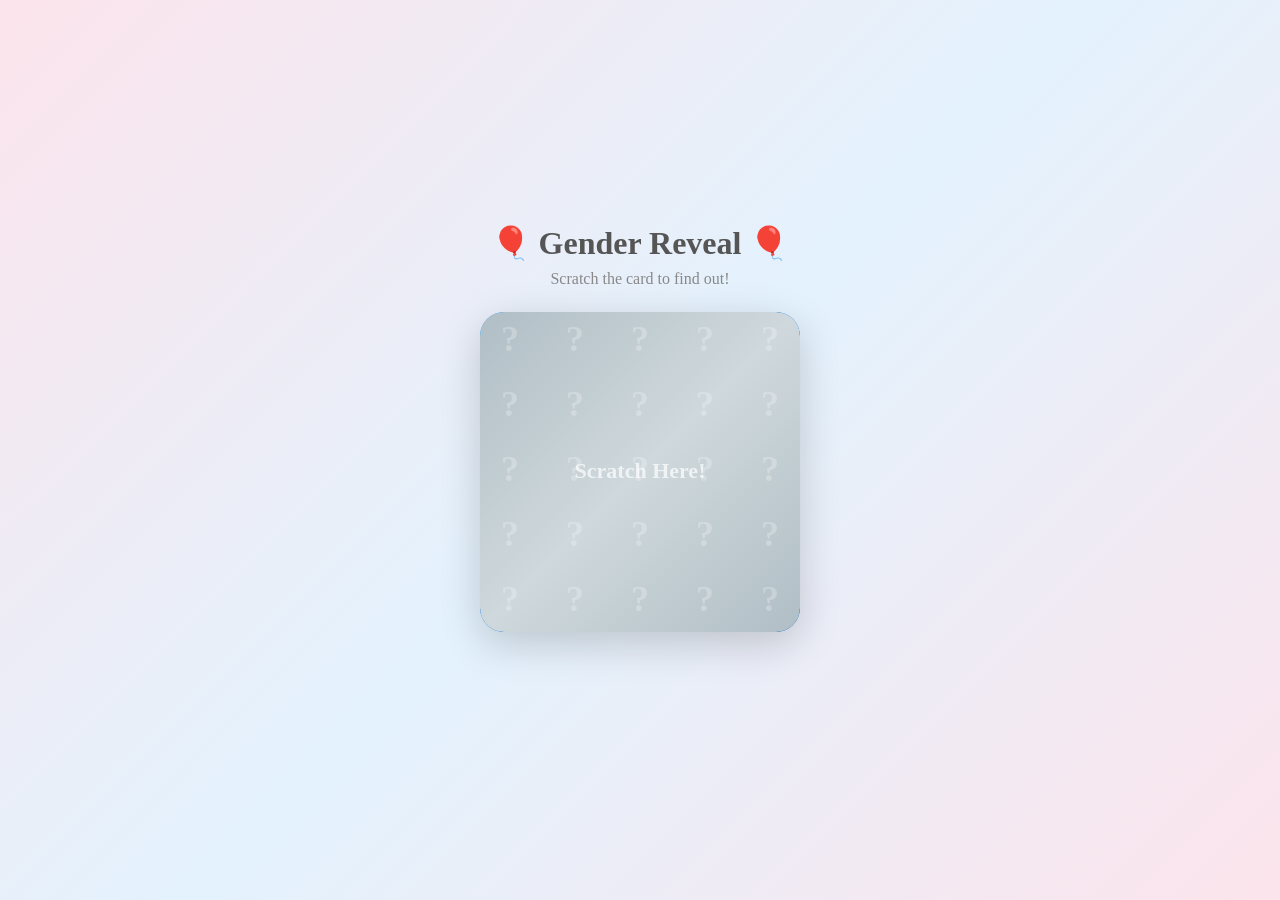
==== docs/reveal/index.html @ e65ef536 "scratch test" ====
<!DOCTYPE html>
<html lang="en">
<head>
  <meta charset="UTF-8">
  <meta name="viewport" content="width=device-width, initial-scale=1.0">
  <title>Gender Reveal!</title>
  <style>
    * { margin: 0; padding: 0; box-sizing: border-box; }

    body {
      min-height: 100vh;
      display: flex;
      flex-direction: column;
      align-items: center;
      justify-content: center;
      background: linear-gradient(135deg, #fce4ec, #e3f2fd, #fce4ec);
      font-family: 'Georgia', serif;
      overflow: hidden;
    }

    h1 {
      font-size: 2rem;
      color: #555;
      margin-bottom: 0.5rem;
      text-align: center;
    }

    p.hint {
      color: #888;
      margin-bottom: 1.5rem;
      font-size: 1rem;
      text-align: center;
    }

    .card-container {
      position: relative;
      width: 320px;
      height: 320px;
      border-radius: 24px;
      overflow: hidden;
      box-shadow: 0 12px 40px rgba(0,0,0,0.18);
      cursor: pointer;
      user-select: none;
      -webkit-user-select: none;
    }

    .reveal-content {
      position: absolute;
      inset: 0;
      display: flex;
      flex-direction: column;
      align-items: center;
      justify-content: center;
      background: linear-gradient(135deg, #42a5f5, #1565c0);
      color: #fff;
      text-align: center;
      padding: 1rem;
    }

    .reveal-content .emoji {
      font-size: 5rem;
      margin-bottom: 0.5rem;
    }

    .reveal-content .gender-text {
      font-size: 3.5rem;
      font-weight: bold;
      text-shadow: 0 2px 8px rgba(0,0,0,0.2);
      letter-spacing: 2px;
    }

    .reveal-content .subtitle {
      font-size: 1.2rem;
      margin-top: 0.5rem;
      opacity: 0.9;
    }

    canvas {
      position: absolute;
      inset: 0;
      border-radius: 24px;
      touch-action: none;
    }

    .confetti-canvas {
      position: fixed;
      inset: 0;
      pointer-events: none;
      z-index: 10;
    }

    #revealMsg {
      margin-top: 1.5rem;
      font-size: 1.1rem;
      color: #1565c0;
      font-weight: bold;
      opacity: 0;
      transition: opacity 0.5s;
      text-align: center;
    }

    #revealMsg.visible {
      opacity: 1;
    }
  </style>
</head>
<body>
  <h1>&#127880; Gender Reveal &#127880;</h1>
  <p class="hint">Scratch the card to find out!</p>

  <div class="card-container">
    <div class="reveal-content">
      <div class="emoji">&#128118;</div>
      <div class="gender-text">It's a Boy!</div>
      <div class="subtitle">&#128153; Welcome, little one &#128153;</div>
    </div>
    <canvas id="scratchCanvas" width="320" height="320"></canvas>
  </div>

  <div id="revealMsg">&#127881; Congratulations! &#127881;</div>

  <canvas class="confetti-canvas" id="confettiCanvas"></canvas>

  <script>
    (function () {
      const canvas = document.getElementById('scratchCanvas');
      const ctx = canvas.getContext('2d');
      const width = canvas.width;
      const height = canvas.height;
      let isDrawing = false;
      let revealed = false;

      // Draw scratch-off cover
      function drawCover() {
        const grad = ctx.createLinearGradient(0, 0, width, height);
        grad.addColorStop(0, '#b0bec5');
        grad.addColorStop(0.5, '#cfd8dc');
        grad.addColorStop(1, '#b0bec5');
        ctx.fillStyle = grad;

        // Rounded rect
        const r = 24;
        ctx.beginPath();
        ctx.moveTo(r, 0);
        ctx.lineTo(width - r, 0);
        ctx.quadraticCurveTo(width, 0, width, r);
        ctx.lineTo(width, height - r);
        ctx.quadraticCurveTo(width, height, width - r, height);
        ctx.lineTo(r, height);
        ctx.quadraticCurveTo(0, height, 0, height - r);
        ctx.lineTo(0, r);
        ctx.quadraticCurveTo(0, 0, r, 0);
        ctx.closePath();
        ctx.fill();

        // Question marks pattern
        ctx.fillStyle = 'rgba(255,255,255,0.25)';
        ctx.font = 'bold 36px Georgia';
        ctx.textAlign = 'center';
        ctx.textBaseline = 'middle';
        for (let y = 30; y < height; y += 65) {
          for (let x = 30; x < width; x += 65) {
            ctx.fillText('?', x, y);
          }
        }

        // Center text
        ctx.fillStyle = 'rgba(255,255,255,0.7)';
        ctx.font = 'bold 22px Georgia';
        ctx.fillText('Scratch Here!', width / 2, height / 2);
      }

      drawCover();

      ctx.globalCompositeOperation = 'destination-out';
      ctx.lineWidth = 50;
      ctx.lineCap = 'round';
      ctx.lineJoin = 'round';

      function getPos(e) {
        const rect = canvas.getBoundingClientRect();
        const scaleX = width / rect.width;
        const scaleY = height / rect.height;
        if (e.touches) {
          return {
            x: (e.touches[0].clientX - rect.left) * scaleX,
            y: (e.touches[0].clientY - rect.top) * scaleY
          };
        }
        return {
          x: (e.clientX - rect.left) * scaleX,
          y: (e.clientY - rect.top) * scaleY
        };
      }

      function startDraw(e) {
        e.preventDefault();
        isDrawing = true;
        const pos = getPos(e);
        ctx.beginPath();
        ctx.moveTo(pos.x, pos.y);
      }

      function draw(e) {
        if (!isDrawing) return;
        e.preventDefault();
        const pos = getPos(e);
        ctx.lineTo(pos.x, pos.y);
        ctx.stroke();
        checkReveal();
      }

      function stopDraw(e) {
        if (e) e.preventDefault();
        isDrawing = false;
      }

      // Mouse events
      canvas.addEventListener('mousedown', startDraw);
      canvas.addEventListener('mousemove', draw);
      canvas.addEventListener('mouseup', stopDraw);
      canvas.addEventListener('mouseleave', stopDraw);

      // Touch events
      canvas.addEventListener('touchstart', startDraw, { passive: false });
      canvas.addEventListener('touchmove', draw, { passive: false });
      canvas.addEventListener('touchend', stopDraw, { passive: false });

      function checkReveal() {
        if (revealed) return;
        const imageData = ctx.getImageData(0, 0, width, height);
        let transparent = 0;
        const total = imageData.data.length / 4;
        for (let i = 3; i < imageData.data.length; i += 4) {
          if (imageData.data[i] === 0) transparent++;
        }
        if (transparent / total > 0.45) {
          revealed = true;
          // Clear remaining cover
          ctx.clearRect(0, 0, width, height);
          document.getElementById('revealMsg').classList.add('visible');
          launchConfetti();
        }
      }

      // Confetti
      function launchConfetti() {
        const cc = document.getElementById('confettiCanvas');
        cc.width = window.innerWidth;
        cc.height = window.innerHeight;
        const cctx = cc.getContext('2d');
        const pieces = [];
        const colors = ['#42a5f5', '#1e88e5', '#90caf9', '#bbdefb', '#ffffff', '#64b5f6', '#1565c0'];

        for (let i = 0; i < 200; i++) {
          pieces.push({
            x: Math.random() * cc.width,
            y: Math.random() * cc.height - cc.height,
            w: Math.random() * 10 + 5,
            h: Math.random() * 6 + 3,
            color: colors[Math.floor(Math.random() * colors.length)],
            vy: Math.random() * 3 + 2,
            vx: (Math.random() - 0.5) * 2,
            rot: Math.random() * Math.PI * 2,
            rv: (Math.random() - 0.5) * 0.1
          });
        }

        let frame = 0;
        function animate() {
          if (frame > 300) { cctx.clearRect(0, 0, cc.width, cc.height); return; }
          frame++;
          cctx.clearRect(0, 0, cc.width, cc.height);
          for (const p of pieces) {
            p.y += p.vy;
            p.x += p.vx;
            p.rot += p.rv;
            cctx.save();
            cctx.translate(p.x, p.y);
            cctx.rotate(p.rot);
            cctx.fillStyle = p.color;
            cctx.fillRect(-p.w / 2, -p.h / 2, p.w, p.h);
            cctx.restore();
          }
          requestAnimationFrame(animate);
        }
        animate();
      }
    })();
  </script>
</body>
</html>
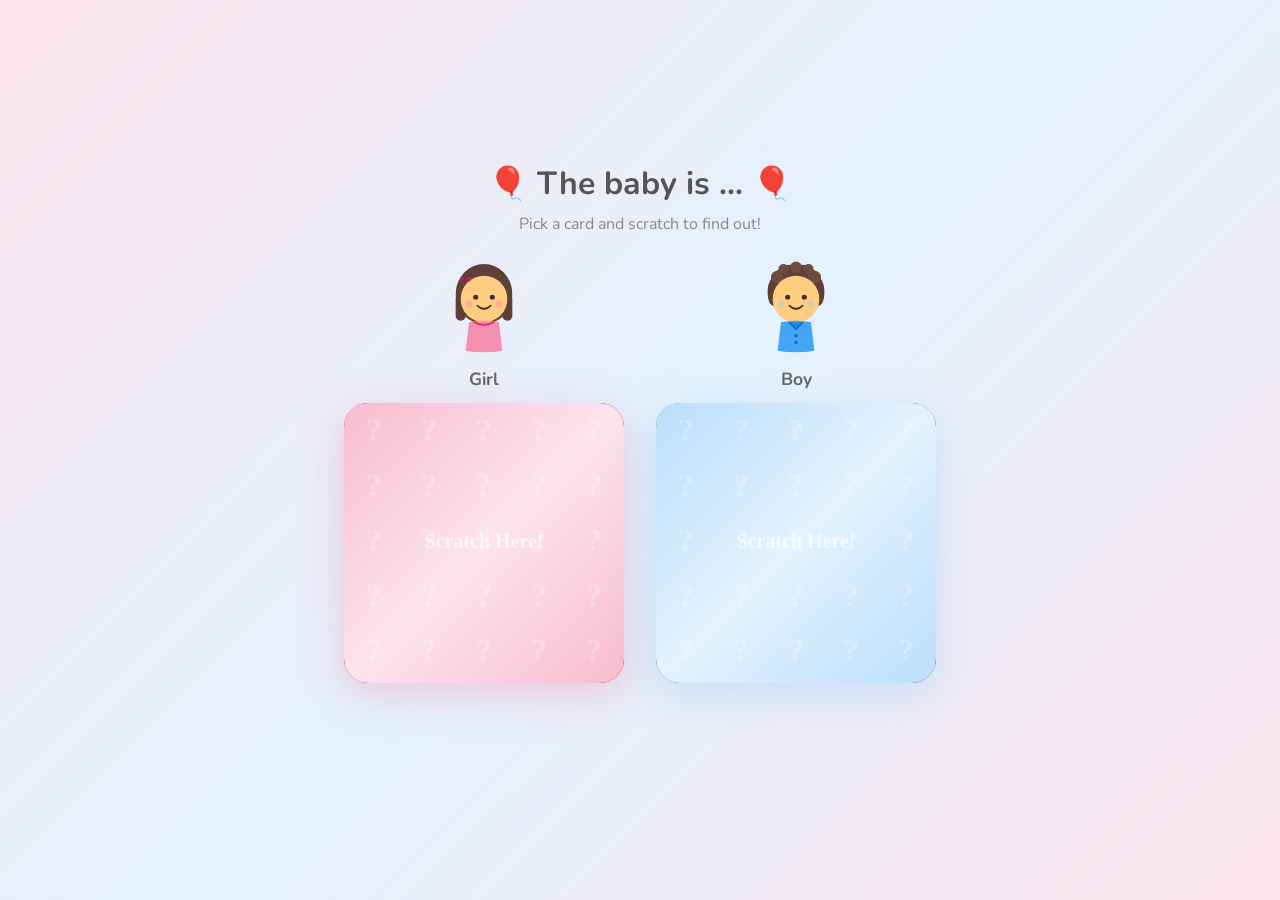
==== commit 57038bff: "scratch test" ====
--- a/docs/reveal/index.html
+++ b/docs/reveal/index.html
@@ -3,7 +3,10 @@
 <head>
   <meta charset="UTF-8">
   <meta name="viewport" content="width=device-width, initial-scale=1.0">
-  <title>Gender Reveal!</title>
+  <title>Baby Reveal!</title>
+  <link rel="preconnect" href="https://fonts.googleapis.com">
+  <link rel="preconnect" href="https://fonts.gstatic.com" crossorigin>
+  <link href="https://fonts.googleapis.com/css2?family=Nunito:wght@400;700;800&display=swap" rel="stylesheet">
   <style>
     * { margin: 0; padding: 0; box-sizing: border-box; }
 
@@ -14,8 +17,8 @@
       align-items: center;
       justify-content: center;
       background: linear-gradient(135deg, #fce4ec, #e3f2fd, #fce4ec);
-      font-family: 'Georgia', serif;
-      overflow: hidden;
+      font-family: 'Nunito', sans-serif;
+      overflow-x: hidden;
     }
 
     h1 {
@@ -32,16 +35,55 @@
       text-align: center;
     }
 
+    .cards-wrapper {
+      display: flex;
+      gap: 2rem;
+      flex-wrap: wrap;
+      justify-content: center;
+      align-items: flex-start;
+    }
+
+    .card-column {
+      display: flex;
+      flex-direction: column;
+      align-items: center;
+    }
+
+    .card-label {
+      margin-bottom: 0.5rem;
+      width: 100px;
+      height: 100px;
+    }
+
+    .card-label svg {
+      width: 100%;
+      height: 100%;
+    }
+
+    .card-label-text {
+      font-size: 1.1rem;
+      color: #666;
+      margin-bottom: 0.75rem;
+      font-weight: bold;
+    }
+
     .card-container {
       position: relative;
-      width: 320px;
-      height: 320px;
+      width: 280px;
+      height: 280px;
       border-radius: 24px;
       overflow: hidden;
-      box-shadow: 0 12px 40px rgba(0,0,0,0.18);
       cursor: pointer;
       user-select: none;
       -webkit-user-select: none;
+    }
+
+    #card-girl {
+      box-shadow: 0 12px 40px rgba(244, 143, 177, 0.4);
+    }
+
+    #card-boy {
+      box-shadow: 0 12px 40px rgba(144, 202, 249, 0.4);
     }
 
     .reveal-content {
@@ -51,31 +93,38 @@
       flex-direction: column;
       align-items: center;
       justify-content: center;
-      background: linear-gradient(135deg, #42a5f5, #1565c0);
       color: #fff;
       text-align: center;
       padding: 1rem;
     }
 
-    .reveal-content .emoji {
-      font-size: 5rem;
+    .reveal-content.correct {
+      background: linear-gradient(135deg, #66bb6a, #2e7d32);
+    }
+
+    .reveal-content.wrong {
+      background: linear-gradient(135deg, #ef5350, #c62828);
+    }
+
+    .reveal-content .result-emoji {
+      font-size: 4rem;
       margin-bottom: 0.5rem;
     }
 
-    .reveal-content .gender-text {
-      font-size: 3.5rem;
+    .reveal-content .result-text {
+      font-size: 2rem;
       font-weight: bold;
       text-shadow: 0 2px 8px rgba(0,0,0,0.2);
-      letter-spacing: 2px;
-    }
-
-    .reveal-content .subtitle {
-      font-size: 1.2rem;
+      letter-spacing: 1px;
+    }
+
+    .reveal-content .result-sub {
+      font-size: 1.1rem;
       margin-top: 0.5rem;
       opacity: 0.9;
     }
 
-    canvas {
+    .scratch-canvas {
       position: absolute;
       inset: 0;
       border-radius: 24px;
@@ -91,168 +140,279 @@
 
     #revealMsg {
       margin-top: 1.5rem;
-      font-size: 1.1rem;
-      color: #1565c0;
+      font-size: 1.3rem;
       font-weight: bold;
       opacity: 0;
       transition: opacity 0.5s;
       text-align: center;
+      min-height: 2rem;
     }
 
     #revealMsg.visible {
       opacity: 1;
+    }
+
+    #revealMsg.correct {
+      color: #2e7d32;
+    }
+
+    #revealMsg.wrong {
+      color: #c62828;
     }
   </style>
 </head>
 <body>
-  <h1>&#127880; Gender Reveal &#127880;</h1>
-  <p class="hint">Scratch the card to find out!</p>
-
-  <div class="card-container">
-    <div class="reveal-content">
-      <div class="emoji">&#128118;</div>
-      <div class="gender-text">It's a Boy!</div>
-      <div class="subtitle">&#128153; Welcome, little one &#128153;</div>
+  <h1>&#127880; The baby is ... &#127880;</h1>
+  <p class="hint">Pick a card and scratch to find out!</p>
+
+  <div class="cards-wrapper">
+    <!-- Girl Card -->
+    <div class="card-column">
+      <div class="card-label">
+        <svg viewBox="0 0 120 120" xmlns="http://www.w3.org/2000/svg">
+          <!-- Hair -->
+          <ellipse cx="60" cy="42" rx="34" ry="36" fill="#5D4037"/>
+          <!-- Hair sides (long hair) -->
+          <rect x="26" y="42" width="12" height="32" rx="6" fill="#5D4037"/>
+          <rect x="82" y="42" width="12" height="32" rx="6" fill="#5D4037"/>
+          <!-- Face -->
+          <circle cx="60" cy="48" r="28" fill="#FFCC80"/>
+          <!-- Eyes -->
+          <circle cx="50" cy="46" r="3" fill="#333"/>
+          <circle cx="70" cy="46" r="3" fill="#333"/>
+          <!-- Smile -->
+          <path d="M52 56 Q60 64 68 56" stroke="#333" stroke-width="2" fill="none" stroke-linecap="round"/>
+          <!-- Cheeks -->
+          <circle cx="42" cy="54" r="4" fill="#F48FB1" opacity="0.5"/>
+          <circle cx="78" cy="54" r="4" fill="#F48FB1" opacity="0.5"/>
+          <!-- Bow -->
+          <path d="M38 24 Q30 18 34 28 Q28 24 38 24Z" fill="#E91E63"/>
+          <path d="M38 24 Q46 18 42 28 Q48 24 38 24Z" fill="#E91E63"/>
+          <circle cx="38" cy="24" r="2.5" fill="#AD1457"/>
+          <!-- Body -->
+          <path d="M42 76 Q60 72 78 76 L82 110 Q60 114 38 110Z" fill="#F48FB1"/>
+          <!-- Dress collar -->
+          <path d="M48 76 Q60 82 72 76" stroke="#E91E63" stroke-width="2" fill="none"/>
+        </svg>
+      </div>
+      <div class="card-label-text">Girl</div>
+      <div class="card-container" id="card-girl">
+        <div class="reveal-content wrong">
+          <div class="result-emoji">&#10060;</div>
+          <div class="result-text">Not quite!</div>
+          <div class="result-sub">It's a Boy &#128153;</div>
+        </div>
+        <canvas class="scratch-canvas" data-choice="girl" width="280" height="280"></canvas>
+      </div>
     </div>
-    <canvas id="scratchCanvas" width="320" height="320"></canvas>
+
+    <!-- Boy Card -->
+    <div class="card-column">
+      <div class="card-label">
+        <svg viewBox="0 0 120 120" xmlns="http://www.w3.org/2000/svg">
+          <!-- Full hair back -->
+          <ellipse cx="60" cy="38" rx="34" ry="30" fill="#5D4037"/>
+          <!-- Hair top volume -->
+          <ellipse cx="60" cy="22" rx="28" ry="14" fill="#5D4037"/>
+          <!-- Curly tufts -->
+          <circle cx="38" cy="22" r="8" fill="#6D4C41"/>
+          <circle cx="52" cy="16" r="9" fill="#5D4037"/>
+          <circle cx="68" cy="16" r="9" fill="#5D4037"/>
+          <circle cx="82" cy="22" r="8" fill="#6D4C41"/>
+          <circle cx="45" cy="12" r="6" fill="#6D4C41"/>
+          <circle cx="60" cy="10" r="7" fill="#6D4C41"/>
+          <circle cx="75" cy="12" r="6" fill="#6D4C41"/>
+          <!-- Side hair -->
+          <ellipse cx="33" cy="42" rx="7" ry="14" fill="#5D4037"/>
+          <ellipse cx="87" cy="42" rx="7" ry="14" fill="#5D4037"/>
+          <!-- Face -->
+          <circle cx="60" cy="48" r="28" fill="#FFCC80"/>
+          <!-- Eyes -->
+          <circle cx="50" cy="46" r="3" fill="#333"/>
+          <circle cx="70" cy="46" r="3" fill="#333"/>
+          <!-- Smile -->
+          <path d="M52 56 Q60 64 68 56" stroke="#333" stroke-width="2" fill="none" stroke-linecap="round"/>
+          <!-- Cheeks -->
+          <circle cx="42" cy="54" r="4" fill="#90CAF9" opacity="0.4"/>
+          <circle cx="78" cy="54" r="4" fill="#90CAF9" opacity="0.4"/>
+          <!-- Body -->
+          <path d="M42 76 Q60 72 78 76 L82 110 Q60 114 38 110Z" fill="#42A5F5"/>
+          <!-- Shirt collar -->
+          <path d="M52 76 L60 84 L68 76" stroke="#1565C0" stroke-width="2" fill="#1E88E5"/>
+          <!-- Buttons -->
+          <circle cx="60" cy="92" r="2" fill="#1565C0"/>
+          <circle cx="60" cy="100" r="2" fill="#1565C0"/>
+        </svg>
+      </div>
+      <div class="card-label-text">Boy</div>
+      <div class="card-container" id="card-boy">
+        <div class="reveal-content correct">
+          <div class="result-emoji">&#127881;</div>
+          <div class="result-text">Correct!</div>
+          <div class="result-sub">It's a Boy &#128153;</div>
+        </div>
+        <canvas class="scratch-canvas" data-choice="boy" width="280" height="280"></canvas>
+      </div>
+    </div>
   </div>
 
-  <div id="revealMsg">&#127881; Congratulations! &#127881;</div>
+  <div id="revealMsg"></div>
 
   <canvas class="confetti-canvas" id="confettiCanvas"></canvas>
 
   <script>
     (function () {
-      const canvas = document.getElementById('scratchCanvas');
-      const ctx = canvas.getContext('2d');
-      const width = canvas.width;
-      const height = canvas.height;
-      let isDrawing = false;
-      let revealed = false;
-
-      // Draw scratch-off cover
-      function drawCover() {
-        const grad = ctx.createLinearGradient(0, 0, width, height);
-        grad.addColorStop(0, '#b0bec5');
-        grad.addColorStop(0.5, '#cfd8dc');
-        grad.addColorStop(1, '#b0bec5');
-        ctx.fillStyle = grad;
-
-        // Rounded rect
-        const r = 24;
-        ctx.beginPath();
-        ctx.moveTo(r, 0);
-        ctx.lineTo(width - r, 0);
-        ctx.quadraticCurveTo(width, 0, width, r);
-        ctx.lineTo(width, height - r);
-        ctx.quadraticCurveTo(width, height, width - r, height);
-        ctx.lineTo(r, height);
-        ctx.quadraticCurveTo(0, height, 0, height - r);
-        ctx.lineTo(0, r);
-        ctx.quadraticCurveTo(0, 0, r, 0);
-        ctx.closePath();
-        ctx.fill();
-
-        // Question marks pattern
-        ctx.fillStyle = 'rgba(255,255,255,0.25)';
-        ctx.font = 'bold 36px Georgia';
-        ctx.textAlign = 'center';
-        ctx.textBaseline = 'middle';
-        for (let y = 30; y < height; y += 65) {
-          for (let x = 30; x < width; x += 65) {
-            ctx.fillText('?', x, y);
-          }
-        }
-
-        // Center text
-        ctx.fillStyle = 'rgba(255,255,255,0.7)';
-        ctx.font = 'bold 22px Georgia';
-        ctx.fillText('Scratch Here!', width / 2, height / 2);
-      }
-
-      drawCover();
-
-      ctx.globalCompositeOperation = 'destination-out';
-      ctx.lineWidth = 50;
-      ctx.lineCap = 'round';
-      ctx.lineJoin = 'round';
-
-      function getPos(e) {
-        const rect = canvas.getBoundingClientRect();
-        const scaleX = width / rect.width;
-        const scaleY = height / rect.height;
-        if (e.touches) {
+      const CORRECT = 'boy';
+      let gameOver = false;
+
+      document.querySelectorAll('.scratch-canvas').forEach(function (canvas) {
+        const ctx = canvas.getContext('2d');
+        const width = canvas.width;
+        const height = canvas.height;
+        const choice = canvas.getAttribute('data-choice');
+        let isDrawing = false;
+        let revealed = false;
+
+        // Draw scratch-off cover
+        function drawCover() {
+          ctx.globalCompositeOperation = 'source-over';
+          const grad = ctx.createLinearGradient(0, 0, width, height);
+          if (choice === 'girl') {
+            grad.addColorStop(0, '#F8BBD0');
+            grad.addColorStop(0.5, '#FCE4EC');
+            grad.addColorStop(1, '#F8BBD0');
+          } else {
+            grad.addColorStop(0, '#BBDEFB');
+            grad.addColorStop(0.5, '#E3F2FD');
+            grad.addColorStop(1, '#BBDEFB');
+          }
+          ctx.fillStyle = grad;
+
+          const r = 24;
+          ctx.beginPath();
+          ctx.moveTo(r, 0);
+          ctx.lineTo(width - r, 0);
+          ctx.quadraticCurveTo(width, 0, width, r);
+          ctx.lineTo(width, height - r);
+          ctx.quadraticCurveTo(width, height, width - r, height);
+          ctx.lineTo(r, height);
+          ctx.quadraticCurveTo(0, height, 0, height - r);
+          ctx.lineTo(0, r);
+          ctx.quadraticCurveTo(0, 0, r, 0);
+          ctx.closePath();
+          ctx.fill();
+
+          ctx.fillStyle = 'rgba(255,255,255,0.25)';
+          ctx.font = 'bold 32px Georgia';
+          ctx.textAlign = 'center';
+          ctx.textBaseline = 'middle';
+          for (let y = 30; y < height; y += 55) {
+            for (let x = 30; x < width; x += 55) {
+              ctx.fillText('?', x, y);
+            }
+          }
+
+          ctx.fillStyle = 'rgba(255,255,255,0.7)';
+          ctx.font = 'bold 20px Georgia';
+          ctx.fillText('Scratch Here!', width / 2, height / 2);
+        }
+
+        drawCover();
+
+        ctx.globalCompositeOperation = 'destination-out';
+        ctx.lineWidth = 45;
+        ctx.lineCap = 'round';
+        ctx.lineJoin = 'round';
+
+        function getPos(e) {
+          const rect = canvas.getBoundingClientRect();
+          const scaleX = width / rect.width;
+          const scaleY = height / rect.height;
+          if (e.touches) {
+            return {
+              x: (e.touches[0].clientX - rect.left) * scaleX,
+              y: (e.touches[0].clientY - rect.top) * scaleY
+            };
+          }
           return {
-            x: (e.touches[0].clientX - rect.left) * scaleX,
-            y: (e.touches[0].clientY - rect.top) * scaleY
+            x: (e.clientX - rect.left) * scaleX,
+            y: (e.clientY - rect.top) * scaleY
           };
         }
-        return {
-          x: (e.clientX - rect.left) * scaleX,
-          y: (e.clientY - rect.top) * scaleY
-        };
-      }
-
-      function startDraw(e) {
-        e.preventDefault();
-        isDrawing = true;
-        const pos = getPos(e);
-        ctx.beginPath();
-        ctx.moveTo(pos.x, pos.y);
-      }
-
-      function draw(e) {
-        if (!isDrawing) return;
-        e.preventDefault();
-        const pos = getPos(e);
-        ctx.lineTo(pos.x, pos.y);
-        ctx.stroke();
-        checkReveal();
-      }
-
-      function stopDraw(e) {
-        if (e) e.preventDefault();
-        isDrawing = false;
-      }
-
-      // Mouse events
-      canvas.addEventListener('mousedown', startDraw);
-      canvas.addEventListener('mousemove', draw);
-      canvas.addEventListener('mouseup', stopDraw);
-      canvas.addEventListener('mouseleave', stopDraw);
-
-      // Touch events
-      canvas.addEventListener('touchstart', startDraw, { passive: false });
-      canvas.addEventListener('touchmove', draw, { passive: false });
-      canvas.addEventListener('touchend', stopDraw, { passive: false });
-
-      function checkReveal() {
-        if (revealed) return;
-        const imageData = ctx.getImageData(0, 0, width, height);
-        let transparent = 0;
-        const total = imageData.data.length / 4;
-        for (let i = 3; i < imageData.data.length; i += 4) {
-          if (imageData.data[i] === 0) transparent++;
-        }
-        if (transparent / total > 0.45) {
-          revealed = true;
-          // Clear remaining cover
-          ctx.clearRect(0, 0, width, height);
-          document.getElementById('revealMsg').classList.add('visible');
-          launchConfetti();
-        }
-      }
-
-      // Confetti
+
+        function startDraw(e) {
+          if (gameOver) return;
+          e.preventDefault();
+          isDrawing = true;
+          const pos = getPos(e);
+          ctx.beginPath();
+          ctx.moveTo(pos.x, pos.y);
+        }
+
+        function draw(e) {
+          if (!isDrawing || gameOver) return;
+          e.preventDefault();
+          const pos = getPos(e);
+          ctx.lineTo(pos.x, pos.y);
+          ctx.stroke();
+          checkReveal();
+        }
+
+        function stopDraw(e) {
+          if (e) e.preventDefault();
+          isDrawing = false;
+        }
+
+        canvas.addEventListener('mousedown', startDraw);
+        canvas.addEventListener('mousemove', draw);
+        canvas.addEventListener('mouseup', stopDraw);
+        canvas.addEventListener('mouseleave', stopDraw);
+        canvas.addEventListener('touchstart', startDraw, { passive: false });
+        canvas.addEventListener('touchmove', draw, { passive: false });
+        canvas.addEventListener('touchend', stopDraw, { passive: false });
+
+        function checkReveal() {
+          if (revealed || gameOver) return;
+          const imageData = ctx.getImageData(0, 0, width, height);
+          let transparent = 0;
+          const total = imageData.data.length / 4;
+          for (let i = 3; i < imageData.data.length; i += 4) {
+            if (imageData.data[i] === 0) transparent++;
+          }
+          if (transparent / total > 0.4) {
+            revealed = true;
+            gameOver = true;
+            ctx.clearRect(0, 0, width, height);
+
+            const isCorrect = choice === CORRECT;
+            const msg = document.getElementById('revealMsg');
+
+            // Also reveal the other card
+            document.querySelectorAll('.scratch-canvas').forEach(function (c) {
+              c.getContext('2d').clearRect(0, 0, c.width, c.height);
+            });
+
+            if (isCorrect) {
+              msg.innerHTML = '&#127881; Congratulations! You picked right! &#127881;';
+              msg.className = 'visible correct';
+              launchConfetti();
+            } else {
+              msg.innerHTML = '&#128546; Wrong pick! It\u2019s a Boy! &#128153;';
+              msg.className = 'visible wrong';
+            }
+          }
+        }
+      });
+
       function launchConfetti() {
         const cc = document.getElementById('confettiCanvas');
         cc.width = window.innerWidth;
         cc.height = window.innerHeight;
         const cctx = cc.getContext('2d');
         const pieces = [];
-        const colors = ['#42a5f5', '#1e88e5', '#90caf9', '#bbdefb', '#ffffff', '#64b5f6', '#1565c0'];
-
-        for (let i = 0; i < 200; i++) {
+        const colors = ['#42a5f5', '#1e88e5', '#90caf9', '#bbdefb', '#ffffff', '#64b5f6', '#1565c0', '#66bb6a', '#a5d6a7'];
+
+        for (let i = 0; i < 250; i++) {
           pieces.push({
             x: Math.random() * cc.width,
             y: Math.random() * cc.height - cc.height,
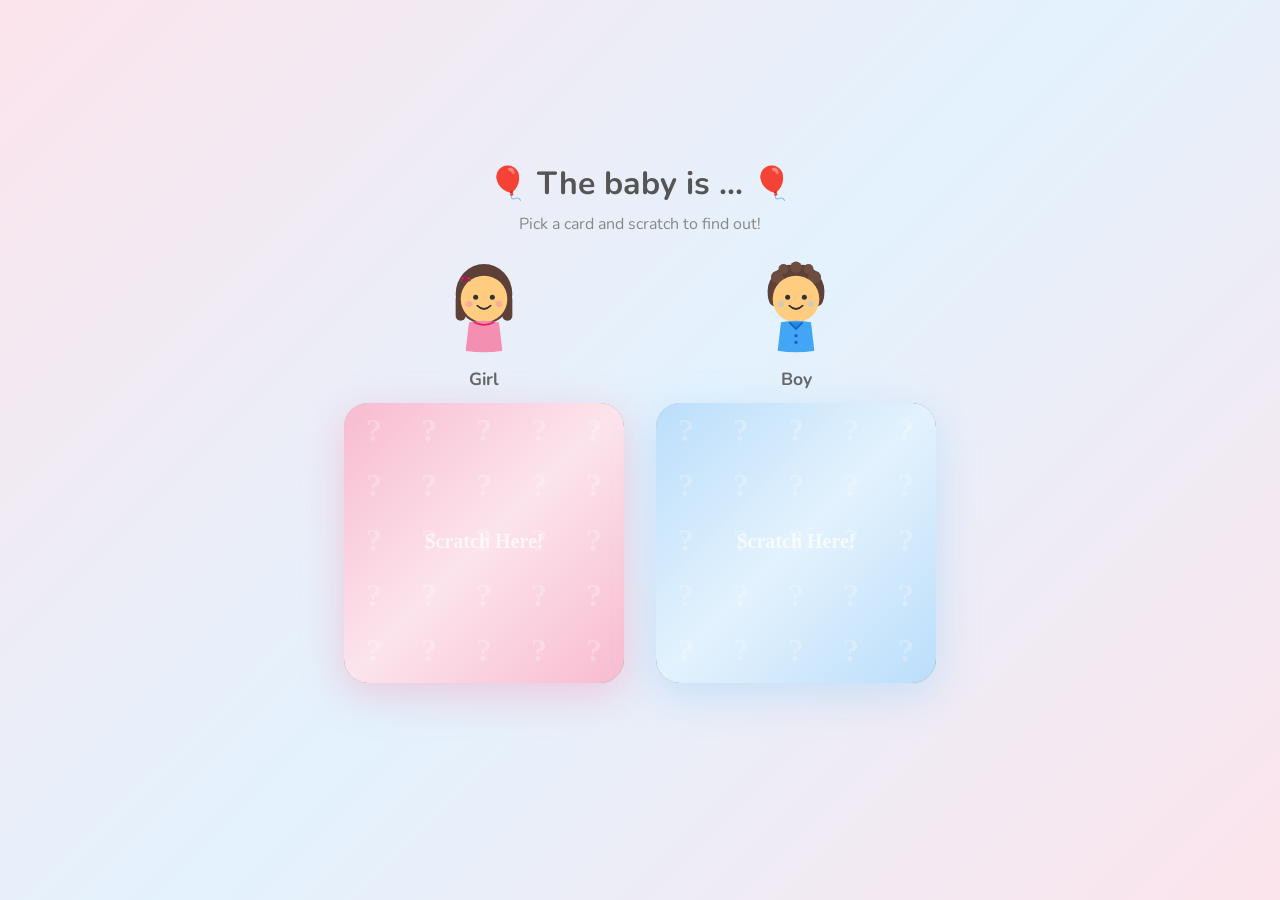
==== commit 2cd8c671: "update mobile view" ====
--- a/docs/reveal/index.html
+++ b/docs/reveal/index.html
@@ -3,7 +3,7 @@
 <head>
   <meta charset="UTF-8">
   <meta name="viewport" content="width=device-width, initial-scale=1.0">
-  <title>Baby Reveal!</title>
+  <title>Baby Gender Reveal!</title>
   <link rel="preconnect" href="https://fonts.googleapis.com">
   <link rel="preconnect" href="https://fonts.gstatic.com" crossorigin>
   <link href="https://fonts.googleapis.com/css2?family=Nunito:wght@400;700;800&display=swap" rel="stylesheet">
@@ -96,6 +96,42 @@
       color: #fff;
       text-align: center;
       padding: 1rem;
+      background: linear-gradient(135deg, #bdbdbd, #9e9e9e);
+      transition: background 0.5s;
+    }
+
+    .reveal-content .scratch-more {
+      position: absolute;
+      inset: 0;
+      display: flex;
+      flex-wrap: wrap;
+      align-content: center;
+      justify-content: center;
+      gap: 0.3rem;
+      padding: 0.5rem;
+      font-size: 0.7rem;
+      font-weight: 800;
+      color: rgba(255,255,255,0.7);
+      text-shadow: 0 1px 4px rgba(0,0,0,0.15);
+      transition: opacity 0.4s;
+      overflow: hidden;
+    }
+
+    .reveal-content .scratch-more span {
+      white-space: nowrap;
+    }
+
+    .reveal-content.revealed .scratch-more {
+      opacity: 0;
+    }
+
+    .reveal-content .result-inner {
+      opacity: 0;
+      transition: opacity 0.5s;
+    }
+
+    .reveal-content.revealed .result-inner {
+      opacity: 1;
     }
 
     .reveal-content.correct {
@@ -127,6 +163,8 @@
     .scratch-canvas {
       position: absolute;
       inset: 0;
+      width: 100%;
+      height: 100%;
       border-radius: 24px;
       touch-action: none;
     }
@@ -158,6 +196,21 @@
 
     #revealMsg.wrong {
       color: #c62828;
+    }
+
+    @media (max-width: 640px) {
+      h1 { font-size: 1.4rem; margin-bottom: 0.25rem; }
+      p.hint { font-size: 0.85rem; margin-bottom: 0.75rem; }
+      .cards-wrapper { flex-direction: column; gap: 0.75rem; }
+      .card-label { width: 56px; height: 56px; margin-bottom: 0.25rem; }
+      .card-label-text { font-size: 0.85rem; margin-bottom: 0.4rem; }
+      .card-container { width: 160px; height: 160px; border-radius: 16px; }
+      .scratch-canvas { border-radius: 16px; }
+      .reveal-content .result-emoji { font-size: 2.2rem; margin-bottom: 0.25rem; }
+      .reveal-content .result-text { font-size: 1.2rem; }
+      .reveal-content .result-sub { font-size: 0.8rem; }
+      .reveal-content .scratch-more { font-size: 0.5rem; gap: 0.2rem; padding: 0.3rem; }
+      #revealMsg { font-size: 1rem; margin-top: 0.75rem; }
     }
   </style>
 </head>
@@ -197,10 +250,13 @@
       </div>
       <div class="card-label-text">Girl</div>
       <div class="card-container" id="card-girl">
-        <div class="reveal-content wrong">
-          <div class="result-emoji">&#10060;</div>
-          <div class="result-text">Not quite!</div>
-          <div class="result-sub">It's a Boy &#128153;</div>
+        <div class="reveal-content" data-result="wrong">
+          <div class="scratch-more"><span>Scratch Some More!!</span> <span>Scratch Some More!!</span> <span>Scratch Some More!!</span> <span>Scratch Some More!!</span> <span>Scratch Some More!!</span> <span>Scratch Some More!!</span> <span>Scratch Some More!!</span> <span>Scratch Some More!!</span> <span>Scratch Some More!!</span> <span>Scratch Some More!!</span> <span>Scratch Some More!!</span> <span>Scratch Some More!!</span> <span>Scratch Some More!!</span> <span>Scratch Some More!!</span> <span>Scratch Some More!!</span> <span>Scratch Some More!!</span> <span>Scratch Some More!!</span> <span>Scratch Some More!!</span> <span>Scratch Some More!!</span> <span>Scratch Some More!!</span> <span>Scratch Some More!!</span> <span>Scratch Some More!!</span> <span>Scratch Some More!!</span> <span>Scratch Some More!!</span> <span>Scratch Some More!!</span> <span>Scratch Some More!!</span> <span>Scratch Some More!!</span> <span>Scratch Some More!!</span> <span>Scratch Some More!!</span> <span>Scratch Some More!!</span> <span>Scratch Some More!!</span> <span>Scratch Some More!!</span> <span>Scratch Some More!!</span> <span>Scratch Some More!!</span> <span>Scratch Some More!!</span> <span>Scratch Some More!!</span> <span>Scratch Some More!!</span> <span>Scratch Some More!!</span> <span>Scratch Some More!!</span> <span>Scratch Some More!!</span> <span>Scratch Some More!!</span> <span>Scratch Some More!!</span> <span>Scratch Some More!!</span> <span>Scratch Some More!!</span> <span>Scratch Some More!!</span> <span>Scratch Some More!!</span> <span>Scratch Some More!!</span> <span>Scratch Some More!!</span></div>
+          <div class="result-inner">
+            <div class="result-emoji">&#10060;</div>
+            <div class="result-text">Not quite!</div>
+            <div class="result-sub">It's a Boy &#128153;</div>
+          </div>
         </div>
         <canvas class="scratch-canvas" data-choice="girl" width="280" height="280"></canvas>
       </div>
@@ -246,10 +302,13 @@
       </div>
       <div class="card-label-text">Boy</div>
       <div class="card-container" id="card-boy">
-        <div class="reveal-content correct">
-          <div class="result-emoji">&#127881;</div>
-          <div class="result-text">Correct!</div>
-          <div class="result-sub">It's a Boy &#128153;</div>
+        <div class="reveal-content" data-result="correct">
+          <div class="scratch-more"><span>Scratch Some More!!</span> <span>Scratch Some More!!</span> <span>Scratch Some More!!</span> <span>Scratch Some More!!</span> <span>Scratch Some More!!</span> <span>Scratch Some More!!</span> <span>Scratch Some More!!</span> <span>Scratch Some More!!</span> <span>Scratch Some More!!</span> <span>Scratch Some More!!</span> <span>Scratch Some More!!</span> <span>Scratch Some More!!</span> <span>Scratch Some More!!</span> <span>Scratch Some More!!</span> <span>Scratch Some More!!</span> <span>Scratch Some More!!</span> <span>Scratch Some More!!</span> <span>Scratch Some More!!</span> <span>Scratch Some More!!</span> <span>Scratch Some More!!</span> <span>Scratch Some More!!</span> <span>Scratch Some More!!</span> <span>Scratch Some More!!</span> <span>Scratch Some More!!</span> <span>Scratch Some More!!</span> <span>Scratch Some More!!</span> <span>Scratch Some More!!</span> <span>Scratch Some More!!</span> <span>Scratch Some More!!</span> <span>Scratch Some More!!</span> <span>Scratch Some More!!</span> <span>Scratch Some More!!</span> <span>Scratch Some More!!</span> <span>Scratch Some More!!</span> <span>Scratch Some More!!</span> <span>Scratch Some More!!</span> <span>Scratch Some More!!</span> <span>Scratch Some More!!</span> <span>Scratch Some More!!</span> <span>Scratch Some More!!</span> <span>Scratch Some More!!</span> <span>Scratch Some More!!</span> <span>Scratch Some More!!</span> <span>Scratch Some More!!</span> <span>Scratch Some More!!</span> <span>Scratch Some More!!</span> <span>Scratch Some More!!</span> <span>Scratch Some More!!</span></div>
+          <div class="result-inner">
+            <div class="result-emoji">&#127881;</div>
+            <div class="result-text">Correct!</div>
+            <div class="result-sub">It's a Boy &#128153;</div>
+          </div>
         </div>
         <canvas class="scratch-canvas" data-choice="boy" width="280" height="280"></canvas>
       </div>
@@ -313,14 +372,15 @@
           }
 
           ctx.fillStyle = 'rgba(255,255,255,0.7)';
-          ctx.font = 'bold 20px Georgia';
+          ctx.font = (window.innerWidth <= 640) ? 'bold 34px Georgia' : 'bold 20px Georgia';
           ctx.fillText('Scratch Here!', width / 2, height / 2);
         }
 
         drawCover();
 
         ctx.globalCompositeOperation = 'destination-out';
-        ctx.lineWidth = 45;
+        const isMobile = window.innerWidth <= 640;
+        ctx.lineWidth = isMobile ? 75 : 45;
         ctx.lineCap = 'round';
         ctx.lineJoin = 'round';
 
@@ -379,7 +439,8 @@
           for (let i = 3; i < imageData.data.length; i += 4) {
             if (imageData.data[i] === 0) transparent++;
           }
-          if (transparent / total > 0.4) {
+          const revealThreshold = (window.innerWidth <= 640) ? 0.5 : 0.5;
+          if (transparent / total > revealThreshold) {
             revealed = true;
             gameOver = true;
             ctx.clearRect(0, 0, width, height);
@@ -387,7 +448,12 @@
             const isCorrect = choice === CORRECT;
             const msg = document.getElementById('revealMsg');
 
-            // Also reveal the other card
+            // Reveal colors and text on both cards
+            document.querySelectorAll('.reveal-content').forEach(function (el) {
+              el.classList.add(el.getAttribute('data-result'), 'revealed');
+            });
+
+            // Also clear the other card's scratch layer
             document.querySelectorAll('.scratch-canvas').forEach(function (c) {
               c.getContext('2d').clearRect(0, 0, c.width, c.height);
             });
